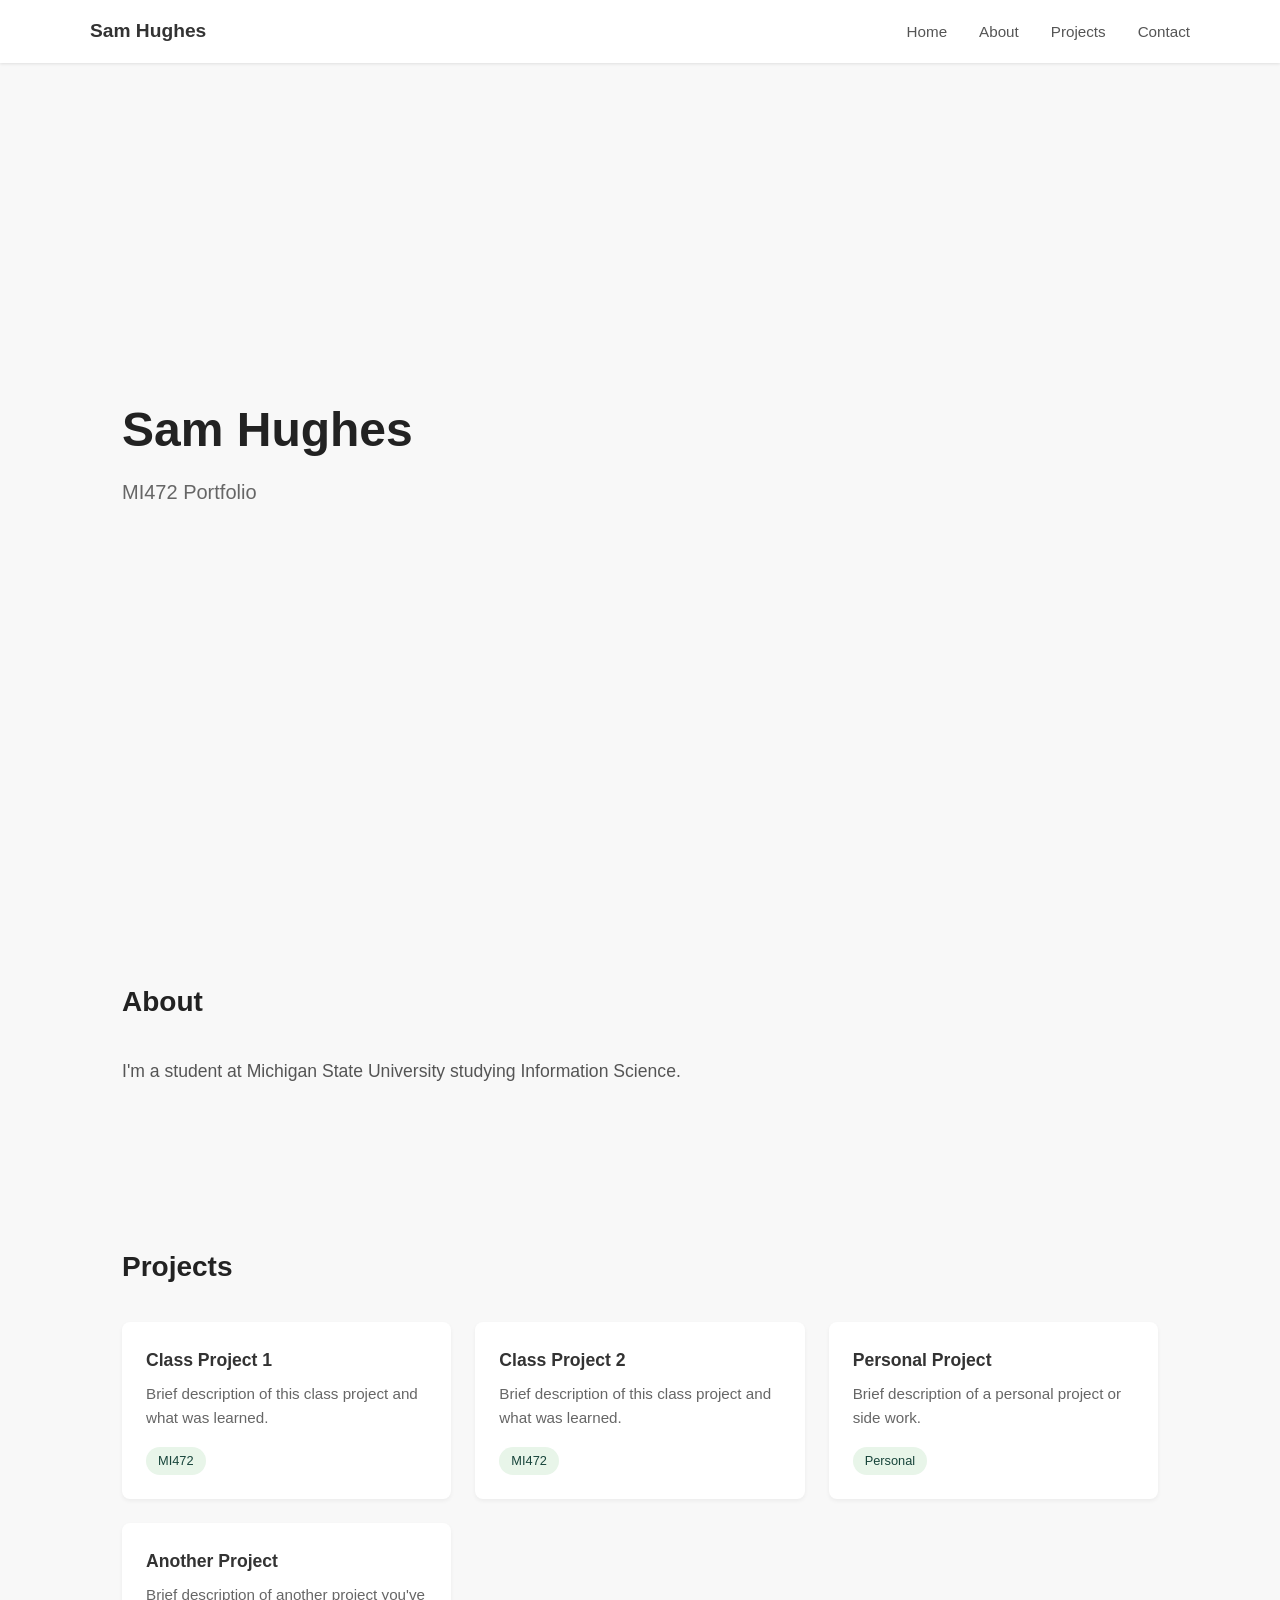
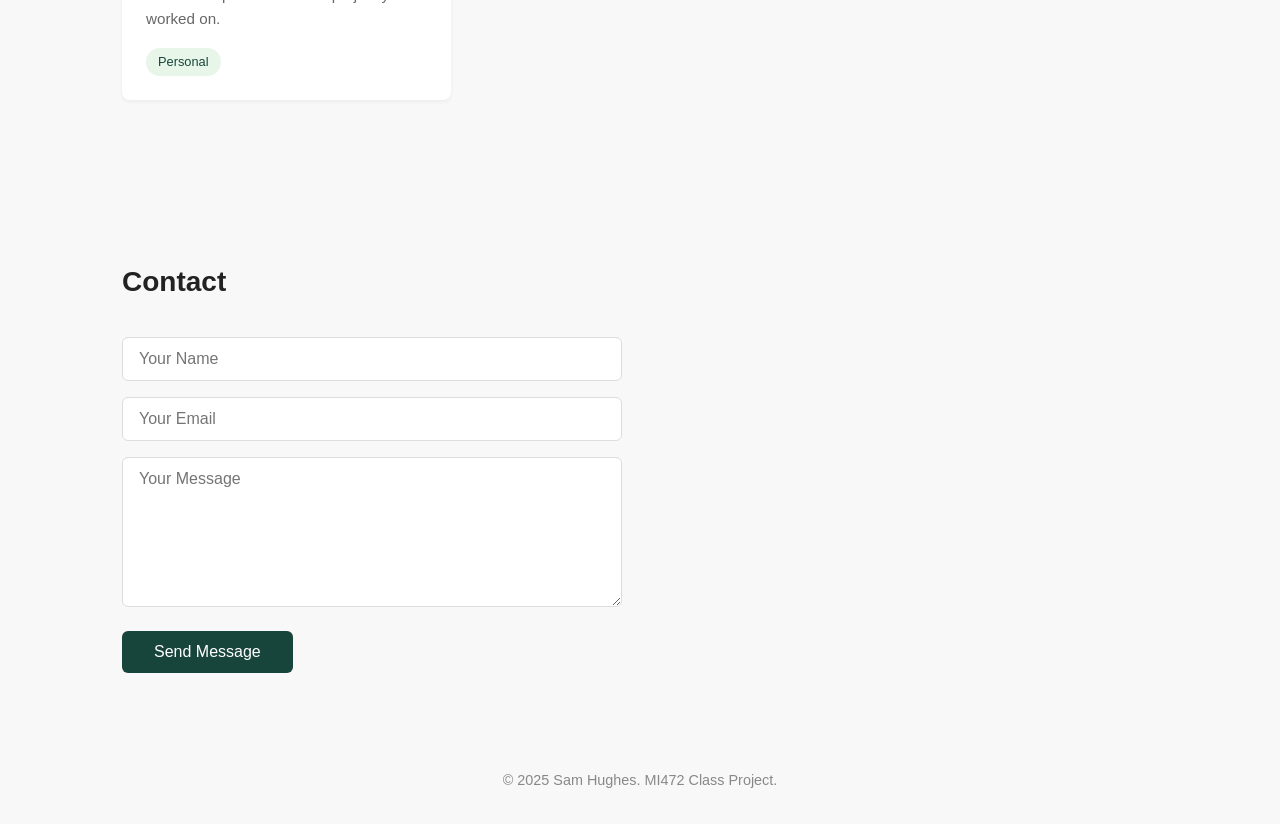
==== index.html @ e44af8bd "index.html main site file" ====
<!DOCTYPE html>
<html lang="en">
<head>
    <meta charset="UTF-8">
    <meta name="viewport" content="width=device-width, initial-scale=1.0">
    <title>Sam Hughes | MI472</title>
    <style>
        * {
            margin: 0;
            padding: 0;
            box-sizing: border-box;
        }

        body {
            font-family: 'Segoe UI', Tahoma, Geneva, Verdana, sans-serif;
            background-color: #f8f8f8;
            color: #333;
            line-height: 1.6;
        }

        /* Navigation */
        nav {
            background-color: #fff;
            padding: 1rem 2rem;
            position: fixed;
            width: 100%;
            top: 0;
            z-index: 100;
            box-shadow: 0 1px 3px rgba(0, 0, 0, 0.1);
        }

        nav .container {
            max-width: 1100px;
            margin: 0 auto;
            display: flex;
            justify-content: space-between;
            align-items: center;
        }

        nav .logo {
            font-weight: 600;
            font-size: 1.2rem;
            color: #333;
        }

        nav ul {
            list-style: none;
            display: flex;
            gap: 2rem;
        }

        nav a {
            text-decoration: none;
            color: #555;
            font-size: 0.95rem;
            transition: color 0.2s ease;
        }

        nav a:hover {
            color: #18453b;
        }

        /* Sections */
        section {
            padding: 5rem 2rem;
            max-width: 1100px;
            margin: 0 auto;
        }

        /* Hero */
        #home {
            min-height: 100vh;
            display: flex;
            flex-direction: column;
            justify-content: center;
            padding-top: 80px;
        }

        #home h1 {
            font-size: 3rem;
            font-weight: 600;
            margin-bottom: 0.5rem;
            color: #222;
        }

        #home p {
            font-size: 1.25rem;
            color: #666;
        }

        /* Section Titles */
        .section-title {
            font-size: 1.75rem;
            font-weight: 600;
            margin-bottom: 2rem;
            color: #222;
        }

        /* About */
        #about p {
            font-size: 1.1rem;
            color: #555;
            max-width: 700px;
        }

        /* Projects */
        .projects-grid {
            display: grid;
            grid-template-columns: repeat(auto-fit, minmax(300px, 1fr));
            gap: 1.5rem;
        }

        .project-card {
            background-color: #fff;
            border-radius: 8px;
            padding: 1.5rem;
            box-shadow: 0 2px 4px rgba(0, 0, 0, 0.05);
            transition: box-shadow 0.2s ease, transform 0.2s ease;
        }

        .project-card:hover {
            box-shadow: 0 4px 12px rgba(0, 0, 0, 0.1);
            transform: translateY(-2px);
        }

        .project-card h3 {
            font-size: 1.1rem;
            margin-bottom: 0.5rem;
            color: #333;
        }

        .project-card p {
            font-size: 0.95rem;
            color: #666;
        }

        .project-card .tag {
            display: inline-block;
            margin-top: 1rem;
            font-size: 0.8rem;
            color: #18453b;
            background-color: #e8f5e9;
            padding: 0.25rem 0.75rem;
            border-radius: 20px;
        }

        /* Contact */
        #contact {
            padding-bottom: 4rem;
        }

        .contact-form {
            max-width: 500px;
        }

        .contact-form input,
        .contact-form textarea {
            width: 100%;
            padding: 0.75rem 1rem;
            margin-bottom: 1rem;
            border: 1px solid #ddd;
            border-radius: 6px;
            font-size: 1rem;
            font-family: inherit;
            background-color: #fff;
            transition: border-color 0.2s ease;
        }

        .contact-form input:focus,
        .contact-form textarea:focus {
            outline: none;
            border-color: #18453b;
        }

        .contact-form textarea {
            min-height: 150px;
            resize: vertical;
        }

        .contact-form button {
            background-color: #18453b;
            color: #fff;
            border: none;
            padding: 0.75rem 2rem;
            font-size: 1rem;
            border-radius: 6px;
            cursor: pointer;
            transition: background-color 0.2s ease;
        }

        .contact-form button:hover {
            background-color: #0d2e27;
        }

        /* Footer */
        footer {
            text-align: center;
            padding: 2rem;
            color: #888;
            font-size: 0.9rem;
        }

        /* Mobile Navigation */
        .menu-toggle {
            display: none;
            background: none;
            border: none;
            font-size: 1.5rem;
            cursor: pointer;
            color: #333;
        }

        /* Responsive */
        @media (max-width: 768px) {
            nav ul {
                display: none;
                position: absolute;
                top: 100%;
                left: 0;
                right: 0;
                background-color: #fff;
                flex-direction: column;
                padding: 1rem 2rem;
                gap: 1rem;
                box-shadow: 0 2px 4px rgba(0, 0, 0, 0.1);
            }

            nav ul.active {
                display: flex;
            }

            .menu-toggle {
                display: block;
            }

            #home h1 {
                font-size: 2.25rem;
            }

            #home p {
                font-size: 1.1rem;
            }

            section {
                padding: 3rem 1.5rem;
            }
        }
    </style>
</head>
<body>
    <!-- Navigation -->
    <nav>
        <div class="container">
            <span class="logo">Sam Hughes</span>
            <button class="menu-toggle" aria-label="Toggle menu">&#9776;</button>
            <ul>
                <li><a href="#home">Home</a></li>
                <li><a href="#about">About</a></li>
                <li><a href="#projects">Projects</a></li>
                <li><a href="#contact">Contact</a></li>
            </ul>
        </div>
    </nav>

    <!-- Hero Section -->
    <section id="home">
        <h1>Sam Hughes</h1>
        <p>MI472 Portfolio</p>
    </section>

    <!-- About Section -->
    <section id="about">
        <h2 class="section-title">About</h2>
        <p>I'm a student at Michigan State University studying Information Science.</p>
    </section>

    <!-- Projects Section -->
    <section id="projects">
        <h2 class="section-title">Projects</h2>
        <div class="projects-grid">
            <div class="project-card">
                <h3>Class Project 1</h3>
                <p>Brief description of this class project and what was learned.</p>
                <span class="tag">MI472</span>
            </div>
            <div class="project-card">
                <h3>Class Project 2</h3>
                <p>Brief description of this class project and what was learned.</p>
                <span class="tag">MI472</span>
            </div>
            <div class="project-card">
                <h3>Personal Project</h3>
                <p>Brief description of a personal project or side work.</p>
                <span class="tag">Personal</span>
            </div>
            <div class="project-card">
                <h3>Another Project</h3>
                <p>Brief description of another project you've worked on.</p>
                <span class="tag">Personal</span>
            </div>
        </div>
    </section>

    <!-- Contact Section -->
    <section id="contact">
        <h2 class="section-title">Contact</h2>
        <form class="contact-form" action="https://formspree.io/f/YOUR_FORM_ID" method="POST">
            <input type="text" name="name" placeholder="Your Name" required>
            <input type="email" name="email" placeholder="Your Email" required>
            <textarea name="message" placeholder="Your Message" required></textarea>
            <button type="submit">Send Message</button>
        </form>
    </section>

    <!-- Footer -->
    <footer>
        <p>&copy; 2025 Sam Hughes. MI472 Class Project.</p>
    </footer>

    <!-- Mobile Menu Script -->
    <script>
        const menuToggle = document.querySelector('.menu-toggle');
        const navMenu = document.querySelector('nav ul');

        menuToggle.addEventListener('click', () => {
            navMenu.classList.toggle('active');
        });

        // Close menu when a link is clicked
        document.querySelectorAll('nav a').forEach(link => {
            link.addEventListener('click', () => {
                navMenu.classList.remove('active');
            });
        });
    </script>
</body>
</html>
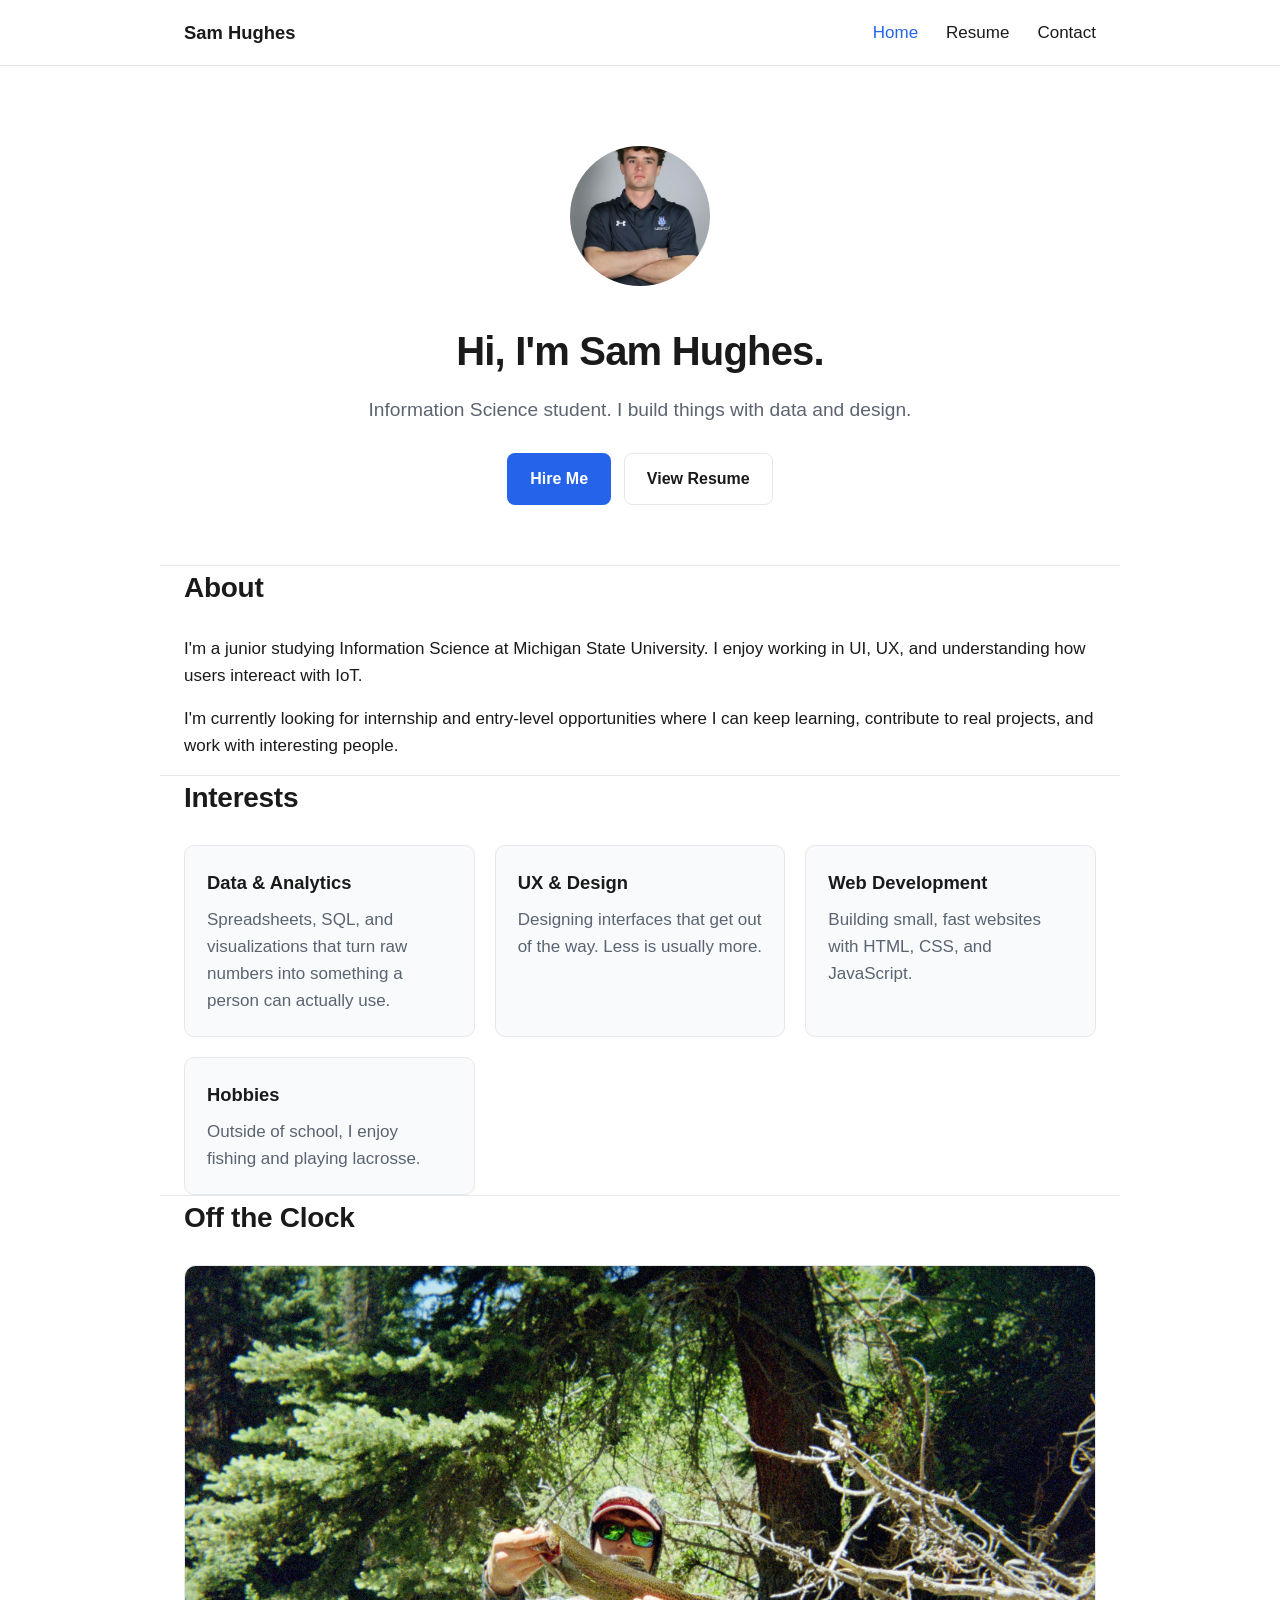
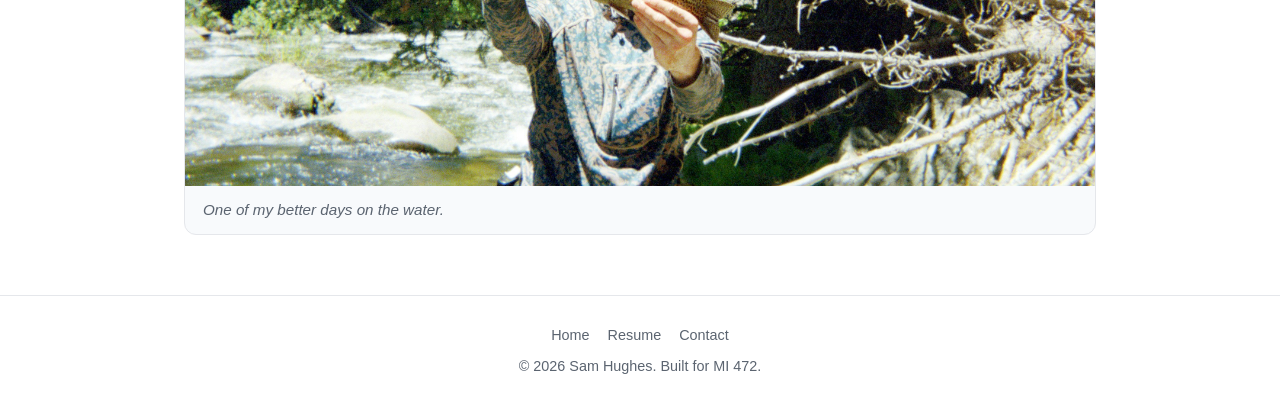
==== commit 0e552d8f: "added files" ====
--- a/index.html
+++ b/index.html
@@ -1,337 +1,85 @@
 <!DOCTYPE html>
 <html lang="en">
 <head>
-    <meta charset="UTF-8">
-    <meta name="viewport" content="width=device-width, initial-scale=1.0">
-    <title>Sam Hughes | MI472</title>
-    <style>
-        * {
-            margin: 0;
-            padding: 0;
-            box-sizing: border-box;
-        }
-
-        body {
-            font-family: 'Segoe UI', Tahoma, Geneva, Verdana, sans-serif;
-            background-color: #f8f8f8;
-            color: #333;
-            line-height: 1.6;
-        }
-
-        /* Navigation */
-        nav {
-            background-color: #fff;
-            padding: 1rem 2rem;
-            position: fixed;
-            width: 100%;
-            top: 0;
-            z-index: 100;
-            box-shadow: 0 1px 3px rgba(0, 0, 0, 0.1);
-        }
-
-        nav .container {
-            max-width: 1100px;
-            margin: 0 auto;
-            display: flex;
-            justify-content: space-between;
-            align-items: center;
-        }
-
-        nav .logo {
-            font-weight: 600;
-            font-size: 1.2rem;
-            color: #333;
-        }
-
-        nav ul {
-            list-style: none;
-            display: flex;
-            gap: 2rem;
-        }
-
-        nav a {
-            text-decoration: none;
-            color: #555;
-            font-size: 0.95rem;
-            transition: color 0.2s ease;
-        }
-
-        nav a:hover {
-            color: #18453b;
-        }
-
-        /* Sections */
-        section {
-            padding: 5rem 2rem;
-            max-width: 1100px;
-            margin: 0 auto;
-        }
-
-        /* Hero */
-        #home {
-            min-height: 100vh;
-            display: flex;
-            flex-direction: column;
-            justify-content: center;
-            padding-top: 80px;
-        }
-
-        #home h1 {
-            font-size: 3rem;
-            font-weight: 600;
-            margin-bottom: 0.5rem;
-            color: #222;
-        }
-
-        #home p {
-            font-size: 1.25rem;
-            color: #666;
-        }
-
-        /* Section Titles */
-        .section-title {
-            font-size: 1.75rem;
-            font-weight: 600;
-            margin-bottom: 2rem;
-            color: #222;
-        }
-
-        /* About */
-        #about p {
-            font-size: 1.1rem;
-            color: #555;
-            max-width: 700px;
-        }
-
-        /* Projects */
-        .projects-grid {
-            display: grid;
-            grid-template-columns: repeat(auto-fit, minmax(300px, 1fr));
-            gap: 1.5rem;
-        }
-
-        .project-card {
-            background-color: #fff;
-            border-radius: 8px;
-            padding: 1.5rem;
-            box-shadow: 0 2px 4px rgba(0, 0, 0, 0.05);
-            transition: box-shadow 0.2s ease, transform 0.2s ease;
-        }
-
-        .project-card:hover {
-            box-shadow: 0 4px 12px rgba(0, 0, 0, 0.1);
-            transform: translateY(-2px);
-        }
-
-        .project-card h3 {
-            font-size: 1.1rem;
-            margin-bottom: 0.5rem;
-            color: #333;
-        }
-
-        .project-card p {
-            font-size: 0.95rem;
-            color: #666;
-        }
-
-        .project-card .tag {
-            display: inline-block;
-            margin-top: 1rem;
-            font-size: 0.8rem;
-            color: #18453b;
-            background-color: #e8f5e9;
-            padding: 0.25rem 0.75rem;
-            border-radius: 20px;
-        }
-
-        /* Contact */
-        #contact {
-            padding-bottom: 4rem;
-        }
-
-        .contact-form {
-            max-width: 500px;
-        }
-
-        .contact-form input,
-        .contact-form textarea {
-            width: 100%;
-            padding: 0.75rem 1rem;
-            margin-bottom: 1rem;
-            border: 1px solid #ddd;
-            border-radius: 6px;
-            font-size: 1rem;
-            font-family: inherit;
-            background-color: #fff;
-            transition: border-color 0.2s ease;
-        }
-
-        .contact-form input:focus,
-        .contact-form textarea:focus {
-            outline: none;
-            border-color: #18453b;
-        }
-
-        .contact-form textarea {
-            min-height: 150px;
-            resize: vertical;
-        }
-
-        .contact-form button {
-            background-color: #18453b;
-            color: #fff;
-            border: none;
-            padding: 0.75rem 2rem;
-            font-size: 1rem;
-            border-radius: 6px;
-            cursor: pointer;
-            transition: background-color 0.2s ease;
-        }
-
-        .contact-form button:hover {
-            background-color: #0d2e27;
-        }
-
-        /* Footer */
-        footer {
-            text-align: center;
-            padding: 2rem;
-            color: #888;
-            font-size: 0.9rem;
-        }
-
-        /* Mobile Navigation */
-        .menu-toggle {
-            display: none;
-            background: none;
-            border: none;
-            font-size: 1.5rem;
-            cursor: pointer;
-            color: #333;
-        }
-
-        /* Responsive */
-        @media (max-width: 768px) {
-            nav ul {
-                display: none;
-                position: absolute;
-                top: 100%;
-                left: 0;
-                right: 0;
-                background-color: #fff;
-                flex-direction: column;
-                padding: 1rem 2rem;
-                gap: 1rem;
-                box-shadow: 0 2px 4px rgba(0, 0, 0, 0.1);
-            }
-
-            nav ul.active {
-                display: flex;
-            }
-
-            .menu-toggle {
-                display: block;
-            }
-
-            #home h1 {
-                font-size: 2.25rem;
-            }
-
-            #home p {
-                font-size: 1.1rem;
-            }
-
-            section {
-                padding: 3rem 1.5rem;
-            }
-        }
-    </style>
+  <meta charset="UTF-8" />
+  <meta name="viewport" content="width=device-width, initial-scale=1.0" />
+  <title>Sam Hughes — Information Science Student</title>
+  <meta name="description" content="Sam Hughes — Information Science student building data-driven projects and looking for internship opportunities." />
+  <link rel="stylesheet" href="styles.css" />
 </head>
 <body>
-    <!-- Navigation -->
-    <nav>
-        <div class="container">
-            <span class="logo">Sam Hughes</span>
-            <button class="menu-toggle" aria-label="Toggle menu">&#9776;</button>
-            <ul>
-                <li><a href="#home">Home</a></li>
-                <li><a href="#about">About</a></li>
-                <li><a href="#projects">Projects</a></li>
-                <li><a href="#contact">Contact</a></li>
-            </ul>
-        </div>
+  <header class="site-header">
+    <nav class="nav" aria-label="Main navigation">
+      <a class="brand" href="index.html">Sam Hughes</a>
+      <button class="nav-toggle" aria-expanded="false" aria-controls="nav-links">Menu</button>
+      <ul class="nav-links" id="nav-links">
+        <li><a href="index.html" class="active">Home</a></li>
+        <li><a href="resume.html">Resume</a></li>
+        <li><a href="contact.html">Contact</a></li>
+      </ul>
     </nav>
+  </header>
 
-    <!-- Hero Section -->
-    <section id="home">
-        <h1>Sam Hughes</h1>
-        <p>MI472 Portfolio</p>
+  <main>
+    <section class="hero container">
+      <img class="avatar" src="headshot.jpg" alt="Headshot of Sam Hughes" />
+      <h1>Hi, I'm Sam Hughes.</h1>
+      <p class="tagline">Information Science student. I build things with data and design.</p>
+      <a class="btn btn-primary" href="contact.html">Hire Me</a>
+      <a class="btn btn-secondary" href="resume.html">View Resume</a>
     </section>
 
-    <!-- About Section -->
-    <section id="about">
-        <h2 class="section-title">About</h2>
-        <p>I'm a student at Michigan State University studying Information Science.</p>
+    <section class="container" id="about">
+      <h2>About</h2>
+      <p>
+        I'm a junior studying Information Science at Michigan State University. I enjoy working in UI, UX, and understanding how users intereact with IoT. 
+      </p>
+      <p>
+        I'm currently looking for internship and entry-level opportunities where I can keep
+        learning, contribute to real projects, and work with interesting people.
+      </p>
     </section>
 
-    <!-- Projects Section -->
-    <section id="projects">
-        <h2 class="section-title">Projects</h2>
-        <div class="projects-grid">
-            <div class="project-card">
-                <h3>Class Project 1</h3>
-                <p>Brief description of this class project and what was learned.</p>
-                <span class="tag">MI472</span>
-            </div>
-            <div class="project-card">
-                <h3>Class Project 2</h3>
-                <p>Brief description of this class project and what was learned.</p>
-                <span class="tag">MI472</span>
-            </div>
-            <div class="project-card">
-                <h3>Personal Project</h3>
-                <p>Brief description of a personal project or side work.</p>
-                <span class="tag">Personal</span>
-            </div>
-            <div class="project-card">
-                <h3>Another Project</h3>
-                <p>Brief description of another project you've worked on.</p>
-                <span class="tag">Personal</span>
-            </div>
+    <section class="container" id="interests">
+      <h2>Interests</h2>
+      <div class="grid">
+        <div class="card">
+          <h3>Data &amp; Analytics</h3>
+          <p>Spreadsheets, SQL, and visualizations that turn raw numbers into something a person can actually use.</p>
         </div>
+        <div class="card">
+          <h3>UX &amp; Design</h3>
+          <p>Designing interfaces that get out of the way. Less is usually more.</p>
+        </div>
+        <div class="card">
+          <h3>Web Development</h3>
+          <p>Building small, fast websites with HTML, CSS, and JavaScript.</p>
+        </div>
+        <div class="card">
+          <h3>Hobbies</h3>
+          <p>Outside of school, I enjoy fishing and playing lacrosse.</p>
+        </div>
+      </div>
     </section>
 
-    <!-- Contact Section -->
-    <section id="contact">
-        <h2 class="section-title">Contact</h2>
-        <form class="contact-form" action="https://formspree.io/f/YOUR_FORM_ID" method="POST">
-            <input type="text" name="name" placeholder="Your Name" required>
-            <input type="email" name="email" placeholder="Your Email" required>
-            <textarea name="message" placeholder="Your Message" required></textarea>
-            <button type="submit">Send Message</button>
-        </form>
+    <section class="container" id="off-the-clock">
+      <h2>Off the Clock</h2>
+      <figure class="feature-photo">
+        <img src="fish.JPG" alt="Sam Hughes holding a fish caught while out fishing" />
+        <figcaption>One of my better days on the water.</figcaption>
+      </figure>
     </section>
+  </main>
 
-    <!-- Footer -->
-    <footer>
-        <p>&copy; 2025 Sam Hughes. MI472 Class Project.</p>
-    </footer>
+  <footer class="site-footer">
+    <div class="footer-links">
+      <a href="index.html">Home</a>
+      <a href="resume.html">Resume</a>
+      <a href="contact.html">Contact</a>
+    </div>
+    <div>&copy; <span id="year"></span> Sam Hughes. Built for MI 472.</div>
+  </footer>
 
-    <!-- Mobile Menu Script -->
-    <script>
-        const menuToggle = document.querySelector('.menu-toggle');
-        const navMenu = document.querySelector('nav ul');
-
-        menuToggle.addEventListener('click', () => {
-            navMenu.classList.toggle('active');
-        });
-
-        // Close menu when a link is clicked
-        document.querySelectorAll('nav a').forEach(link => {
-            link.addEventListener('click', () => {
-                navMenu.classList.remove('active');
-            });
-        });
-    </script>
+  <script src="script.js"></script>
 </body>
 </html>
--- a/styles.css
+++ b/styles.css
@@ -0,0 +1,337 @@
+:root {
+  --bg: #ffffff;
+  --text: #1a1a1a;
+  --muted: #5b6470;
+  --accent: #2563eb;
+  --accent-hover: #1d4ed8;
+  --border: #e5e7eb;
+  --surface: #f8fafc;
+  --max-width: 960px;
+}
+
+* { box-sizing: border-box; }
+
+html { scroll-behavior: smooth; }
+
+body {
+  margin: 0;
+  font-family: -apple-system, BlinkMacSystemFont, "Segoe UI", Roboto, "Helvetica Neue", Arial, sans-serif;
+  font-size: 17px;
+  line-height: 1.6;
+  color: var(--text);
+  background: var(--bg);
+  -webkit-font-smoothing: antialiased;
+}
+
+a {
+  color: var(--accent);
+  text-decoration: none;
+}
+a:hover { color: var(--accent-hover); text-decoration: underline; }
+
+.container {
+  max-width: var(--max-width);
+  margin: 0 auto;
+  padding: 0 24px;
+}
+
+/* Header / Nav */
+.site-header {
+  border-bottom: 1px solid var(--border);
+  background: var(--bg);
+  position: sticky;
+  top: 0;
+  z-index: 10;
+}
+
+.nav {
+  display: flex;
+  align-items: center;
+  justify-content: space-between;
+  padding: 18px 24px;
+  max-width: var(--max-width);
+  margin: 0 auto;
+}
+
+.brand {
+  font-weight: 700;
+  font-size: 1.15rem;
+  color: var(--text);
+}
+.brand:hover { text-decoration: none; }
+
+.nav-toggle {
+  display: none;
+  background: none;
+  border: 1px solid var(--border);
+  border-radius: 6px;
+  padding: 6px 10px;
+  font-size: 1rem;
+  cursor: pointer;
+}
+
+.nav-links {
+  display: flex;
+  gap: 28px;
+  list-style: none;
+  margin: 0;
+  padding: 0;
+}
+
+.nav-links a {
+  color: var(--text);
+  font-weight: 500;
+}
+.nav-links a.active {
+  color: var(--accent);
+}
+
+/* Hero */
+.hero {
+  padding: 80px 0 60px;
+  text-align: center;
+}
+
+.avatar {
+  width: 140px;
+  height: 140px;
+  border-radius: 50%;
+  background: linear-gradient(135deg, #2563eb, #7c3aed);
+  color: white;
+  display: inline-flex;
+  align-items: center;
+  justify-content: center;
+  font-size: 2.4rem;
+  font-weight: 600;
+  margin-bottom: 24px;
+  object-fit: cover;
+  object-position: center;
+}
+
+.hero h1 {
+  font-size: 2.5rem;
+  margin: 0 0 12px;
+  letter-spacing: -0.02em;
+}
+
+.hero .tagline {
+  font-size: 1.2rem;
+  color: var(--muted);
+  margin: 0 0 28px;
+}
+
+.btn {
+  display: inline-block;
+  padding: 12px 22px;
+  border-radius: 8px;
+  font-weight: 600;
+  border: 1px solid transparent;
+  cursor: pointer;
+  font-size: 1rem;
+  transition: background 0.15s, border-color 0.15s;
+}
+.btn-primary {
+  background: var(--accent);
+  color: white;
+}
+.btn-primary:hover { background: var(--accent-hover); text-decoration: none; }
+.btn-secondary {
+  background: transparent;
+  color: var(--text);
+  border-color: var(--border);
+  margin-left: 8px;
+}
+.btn-secondary:hover { background: var(--surface); text-decoration: none; }
+
+/* Sections */
+section {
+  padding: 56px 0;
+  border-top: 1px solid var(--border);
+}
+section:first-of-type { border-top: none; }
+
+h2 {
+  font-size: 1.75rem;
+  margin: 0 0 24px;
+  letter-spacing: -0.01em;
+}
+
+h3 {
+  font-size: 1.15rem;
+  margin: 0 0 4px;
+}
+
+p { margin: 0 0 16px; }
+
+/* Interests grid */
+.grid {
+  display: grid;
+  grid-template-columns: repeat(auto-fit, minmax(220px, 1fr));
+  gap: 20px;
+}
+
+.card {
+  border: 1px solid var(--border);
+  border-radius: 10px;
+  padding: 22px;
+  background: var(--surface);
+}
+
+.card h3 { margin-bottom: 8px; }
+.card p { color: var(--muted); margin: 0; }
+
+/* Feature photo */
+.feature-photo {
+  margin: 0;
+  border-radius: 12px;
+  overflow: hidden;
+  border: 1px solid var(--border);
+  background: var(--surface);
+}
+.feature-photo img {
+  display: block;
+  width: 100%;
+  height: auto;
+  max-height: 520px;
+  object-fit: cover;
+}
+.feature-photo figcaption {
+  padding: 12px 18px;
+  color: var(--muted);
+  font-size: 0.95rem;
+  font-style: italic;
+}
+
+/* Resume */
+.resume-section { margin-bottom: 36px; }
+.resume-section h2 {
+  border-bottom: 2px solid var(--text);
+  padding-bottom: 6px;
+  margin-bottom: 18px;
+}
+
+.resume-item {
+  margin-bottom: 22px;
+}
+.resume-item-header {
+  display: flex;
+  justify-content: space-between;
+  flex-wrap: wrap;
+  align-items: baseline;
+}
+.resume-item h3 { margin-bottom: 2px; }
+.resume-item .meta {
+  color: var(--muted);
+  font-size: 0.95rem;
+}
+.resume-item .role {
+  font-style: italic;
+  color: var(--muted);
+  margin: 0 0 8px;
+}
+.resume-item ul {
+  margin: 6px 0 0;
+  padding-left: 20px;
+  color: var(--muted);
+}
+.resume-item li { margin-bottom: 4px; }
+
+.skills {
+  display: flex;
+  flex-wrap: wrap;
+  gap: 8px;
+}
+.skill-tag {
+  background: var(--surface);
+  border: 1px solid var(--border);
+  border-radius: 999px;
+  padding: 6px 14px;
+  font-size: 0.9rem;
+  color: var(--text);
+}
+
+/* Contact form */
+.form {
+  display: grid;
+  gap: 16px;
+  max-width: 560px;
+}
+.form label {
+  font-weight: 500;
+  display: block;
+  margin-bottom: 6px;
+}
+.form input,
+.form textarea {
+  width: 100%;
+  padding: 10px 12px;
+  border: 1px solid var(--border);
+  border-radius: 8px;
+  font-size: 1rem;
+  font-family: inherit;
+  background: var(--bg);
+  color: var(--text);
+}
+.form input:focus,
+.form textarea:focus {
+  outline: 2px solid var(--accent);
+  outline-offset: 1px;
+  border-color: var(--accent);
+}
+.form textarea { min-height: 140px; resize: vertical; }
+
+.contact-alt {
+  margin-top: 28px;
+  color: var(--muted);
+}
+
+/* Footer */
+.site-footer {
+  border-top: 1px solid var(--border);
+  padding: 28px 0;
+  margin-top: 60px;
+  text-align: center;
+  color: var(--muted);
+  font-size: 0.9rem;
+}
+.site-footer a { color: var(--muted); }
+.footer-links {
+  display: flex;
+  justify-content: center;
+  gap: 18px;
+  margin-bottom: 8px;
+  flex-wrap: wrap;
+}
+
+/* Mobile */
+@media (max-width: 720px) {
+  .nav-toggle { display: block; }
+  .nav-links {
+    display: none;
+    position: absolute;
+    top: 100%;
+    left: 0;
+    right: 0;
+    background: var(--bg);
+    border-bottom: 1px solid var(--border);
+    flex-direction: column;
+    gap: 0;
+    padding: 8px 0;
+  }
+  .nav-links.open { display: flex; }
+  .nav-links li { border-top: 1px solid var(--border); }
+  .nav-links li:first-child { border-top: none; }
+  .nav-links a {
+    display: block;
+    padding: 14px 24px;
+  }
+
+  .hero { padding: 50px 0 40px; }
+  .hero h1 { font-size: 2rem; }
+  .hero .tagline { font-size: 1.05rem; }
+
+  section { padding: 40px 0; }
+  h2 { font-size: 1.45rem; }
+
+  .resume-item-header { flex-direction: column; }
+}
